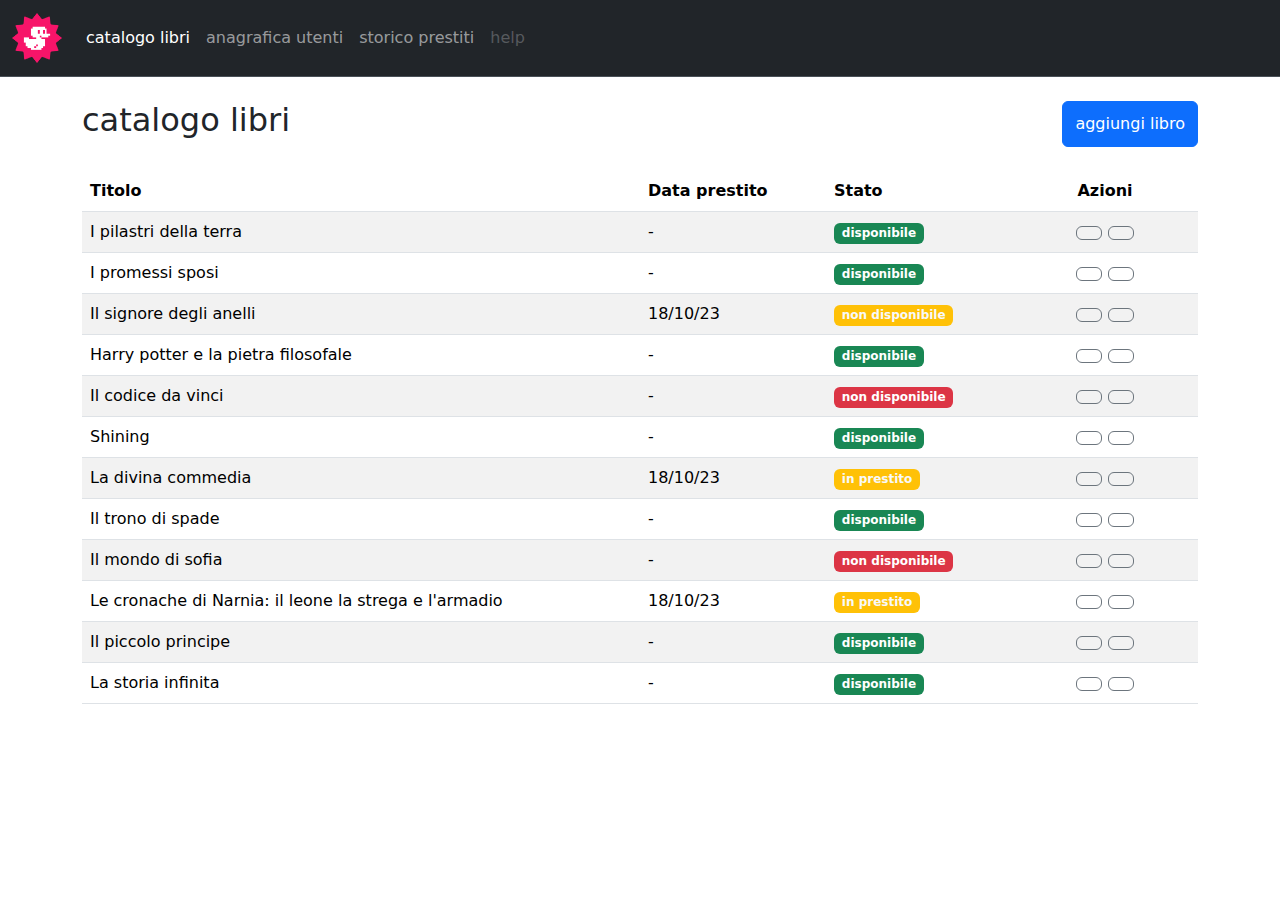
==== index.html @ 6c3e73c3 "add structure" ====
<!DOCTYPE html>
<html lang="en">
<head>
    <meta charset="UTF-8">
    <meta name="viewport" content="width=device-width, initial-scale=1.0">
    <title>Document</title>
    <link rel="stylesheet" href="https://cdnjs.cloudflare.com/ajax/libs/font-awesome/6.6.0/css/all.min.css" integrity="sha512-Kc323vGBEqzTmouAECnVceyQqyqdsSiqLQISBL29aUW4U/M7pSPA/gEUZQqv1cwx4OnYxTxve5UMg5GT6L4JJg==" crossorigin="anonymous" referrerpolicy="no-referrer" />
    <link rel="stylesheet" href="https://cdnjs.cloudflare.com/ajax/libs/bootstrap/5.3.3/css/bootstrap.min.css"
        integrity="sha512-jnSuA4Ss2PkkikSOLtYs8BlYIeeIK1h99ty4YfvRPAlzr377vr3CXDb7sb7eEEBYjDtcYj+AjBH3FLv5uSJuXg=="
        crossorigin="anonymous" referrerpolicy="no-referrer" />
        <link rel="stylesheet" href="css/style.css">
</head>
<body>
    <header>
        <nav class="navbar navbar-expand-lg  bg-dark border-bottom border-body" data-bs-theme="dark">
            <div class="container-fluid">
              <a class="navbar-brand" href="#"><img class="img" src="./img/duck.png"></a>
              <button class="navbar-toggler" type="button" data-bs-toggle="collapse" data-bs-target="#navbarNav" aria-controls="navbarNav" aria-expanded="false" aria-label="Toggle navigation">
                <span class="navbar-toggler-icon"></span>
              </button>
              <div class="collapse navbar-collapse" id="navbarNav">
                <ul class="navbar-nav">
                  <li class="nav-item">
                    <a class="nav-link active" aria-current="page" href="#">catalogo libri</a>
                  </li>
                  <li class="nav-item">
                    <a class="nav-link" href="#">anagrafica utenti</a>
                  </li>
                  <li class="nav-item">
                    <a class="nav-link" href="#">storico prestiti</a>
                  </li>
                  <li class="nav-item">
                    <a class="nav-link disabled" aria-disabled="true">help</a>
                  </li>
                </ul>
              </div>
            </div>
          </nav>
    </header>


    <main class="container-lg">
        <div>
            <div class="d-flex justify-content-between my-4">
                <h2>catalogo libri</h2>
                <button type="button" class="btn btn-primary">aggiungi libro</button>
            </div>
            <div>
                <table class="table table-striped table-hover">
                    <thead>
                      <tr>
                        <th class="col-6">Titolo</th>
                        <th class="col-2 d-none d-lg-table-cell">Data prestito</th>
                        <th class="col-2">Stato</th>
                        <th class="col-2 text-center">Azioni</th>
                      </tr>
                    </thead>
                    <tbody>
                      <tr>
                        <td>I pilastri della terra</td>
                        <td class="d-none d-lg-table-cell">-</td>
                        <td>
                            <span class="badge text-bg-success">disponibile</span>
                        </td>
                        <td class="text-center">
                            <button type="button" class="btn btn-outline-secondary"><i class="fa-solid fa-pen"></i></button>
                            <button type="button" class="btn btn-outline-secondary"><i class="fa-solid fa-trash"></i></button>
                        </td>
                      </tr>
                      <tr>
                        <td>I promessi sposi</td>
                        <td class="d-none d-lg-table-cell">-</td>
                        <td>
                            <span class="badge text-bg-success">disponibile</span>
                        </td>
                        <td class="text-center">
                            <button type="button" class="btn btn-outline-secondary"><i class="fa-solid fa-pen"></i></button>
                            <button type="button" class="btn btn-outline-secondary"><i class="fa-solid fa-trash"></i></button>
                        </td>
                      </tr>
                      <tr>
                        <td>Il signore degli anelli</td>
                        <td class="d-none d-lg-table-cell">18/10/23</td>
                        <td>
                            <span class="badge text-light bg-warning">non disponibile</span>
                        </td>
                        <td class="text-center">
                            <button type="button" class="btn btn-outline-secondary"><i class="fa-solid fa-pen"></i></button>
                            <button type="button" class="btn btn-outline-secondary"><i class="fa-solid fa-trash"></i></button>
                        </td>
                      </tr>
                      <tr>
                        <td>Harry potter e la pietra filosofale</td>
                        <td class="d-none d-lg-table-cell">-</td>
                        <td>
                            <span class="badge text-bg-success">disponibile</span>
                        </td>
                        <td class="text-center">
                            <button type="button" class="btn btn-outline-secondary"><i class="fa-solid fa-pen"></i></button>
                            <button type="button" class="btn btn-outline-secondary"><i class="fa-solid fa-trash"></i></button>
                        </td>
                      </tr>
                      <tr>
                        <td>Il codice da vinci</td>
                        <td class="d-none d-lg-table-cell">-</td>
                        <td>
                            <span class="badge text-bg-danger">non disponibile</span>
                        </td>
                        <td class="text-center">
                            <button type="button" class="btn btn-outline-secondary"><i class="fa-solid fa-pen"></i></button>
                            <button type="button" class="btn btn-outline-secondary"><i class="fa-solid fa-trash"></i></button>
                        </td>
                      </tr>
                      <tr>
                        <td>Shining</td>
                        <td class="d-none d-lg-table-cell">-</td>
                        <td>
                            <span class="badge text-bg-success">disponibile</span>
                        </td>
                        <td class="text-center">
                            <button type="button" class="btn btn-outline-secondary"><i class="fa-solid fa-pen"></i></button>
                            <button type="button" class="btn btn-outline-secondary"><i class="fa-solid fa-trash"></i></button>
                        </td>
                      </tr>
                      <tr>
                        <td>La divina commedia</td>
                        <td class="d-none d-lg-table-cell">18/10/23</td>
                        <td>
                            <span class="badge text-light bg-warning">in prestito</span>
                        </td>
                        <td class="text-center">
                            <button type="button" class="btn btn-outline-secondary"><i class="fa-solid fa-pen"></i></button>
                            <button type="button" class="btn btn-outline-secondary"><i class="fa-solid fa-trash"></i></button>
                        </td>
                      </tr>
                      <tr>
                        <td>Il trono di spade</td>
                        <td class="d-none d-lg-table-cell">-</td>
                        <td>
                            <span class="badge text-bg-success">disponibile</span>
                        </td>
                        <td class="text-center">
                            <button type="button" class="btn btn-outline-secondary"><i class="fa-solid fa-pen"></i></button>
                            <button type="button" class="btn btn-outline-secondary"><i class="fa-solid fa-trash"></i></button>
                        </td>
                      </tr>
                      <tr>
                        <td>Il mondo di sofia</td>
                        <td class="d-none d-lg-table-cell">-</td>
                        <td>
                            <span class="badge text-bg-danger">non disponibile</span>
                        </td>
                        <td class="text-center">
                            <button type="button" class="btn btn-outline-secondary"><i class="fa-solid fa-pen"></i></button>
                            <button type="button" class="btn btn-outline-secondary"><i class="fa-solid fa-trash"></i></button>
                        </td>
                      </tr>
                      <tr>
                        <td>Le cronache di Narnia: il leone la strega e l'armadio</td>
                        <td class="d-none d-lg-table-cell">18/10/23</td>
                        <td>
                            <span class="badge text-light bg-warning">in prestito</span>
                        </td>
                        <td class="text-center">
                            <button type="button" class="btn btn-outline-secondary"><i class="fa-solid fa-pen"></i></button>
                            <button type="button" class="btn btn-outline-secondary"><i class="fa-solid fa-trash"></i></button>
                        </td>
                      </tr>
                      <tr>
                        <td>Il piccolo principe</td>
                        <td class="d-none d-lg-table-cell">-</td>
                        <td>
                            <span class="badge text-bg-success">disponibile</span>
                        </td>
                        <td class="text-center">
                            <button type="button" class="btn btn-outline-secondary"><i class="fa-solid fa-pen"></i></button>
                            <button type="button" class="btn btn-outline-secondary"><i class="fa-solid fa-trash"></i></button>
                        </td>
                      </tr>
                      <tr>
                        <td>La storia infinita</td>
                        <td class="d-none d-lg-table-cell">-</td>
                        <td>
                            <span class="badge text-bg-success">disponibile</span>
                        </td>
                        <td class="text-center">
                            <button type="button" class="btn btn-outline-secondary"><i class="fa-solid fa-pen"></i></button>
                            <button type="button" class="btn btn-outline-secondary"><i class="fa-solid fa-trash"></i></button>
                        </td>
                      </tr>
                      
                    </tbody>
                  </table>
            </div>



        </div>




    </main>
</body>
</html>
---- css/style.css ----
.img{
    width: 50px;
}
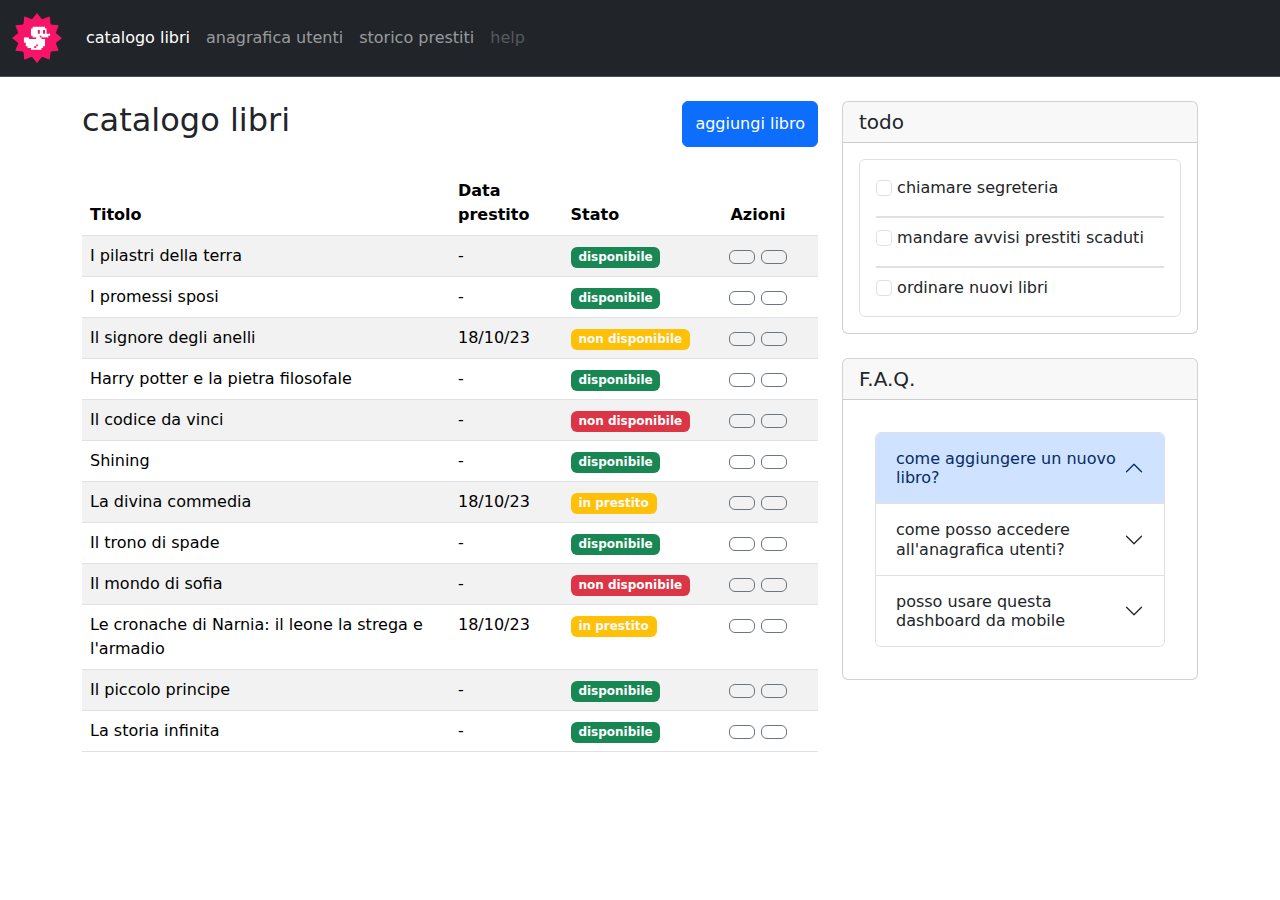
==== commit 08d2556c: "exercise completed" ====
--- a/index.html
+++ b/index.html
@@ -1,200 +1,321 @@
 <!DOCTYPE html>
 <html lang="en">
+
 <head>
     <meta charset="UTF-8">
     <meta name="viewport" content="width=device-width, initial-scale=1.0">
     <title>Document</title>
-    <link rel="stylesheet" href="https://cdnjs.cloudflare.com/ajax/libs/font-awesome/6.6.0/css/all.min.css" integrity="sha512-Kc323vGBEqzTmouAECnVceyQqyqdsSiqLQISBL29aUW4U/M7pSPA/gEUZQqv1cwx4OnYxTxve5UMg5GT6L4JJg==" crossorigin="anonymous" referrerpolicy="no-referrer" />
+    <link rel="stylesheet" href="https://cdnjs.cloudflare.com/ajax/libs/font-awesome/6.6.0/css/all.min.css"
+        integrity="sha512-Kc323vGBEqzTmouAECnVceyQqyqdsSiqLQISBL29aUW4U/M7pSPA/gEUZQqv1cwx4OnYxTxve5UMg5GT6L4JJg=="
+        crossorigin="anonymous" referrerpolicy="no-referrer" />
     <link rel="stylesheet" href="https://cdnjs.cloudflare.com/ajax/libs/bootstrap/5.3.3/css/bootstrap.min.css"
         integrity="sha512-jnSuA4Ss2PkkikSOLtYs8BlYIeeIK1h99ty4YfvRPAlzr377vr3CXDb7sb7eEEBYjDtcYj+AjBH3FLv5uSJuXg=="
         crossorigin="anonymous" referrerpolicy="no-referrer" />
-        <link rel="stylesheet" href="css/style.css">
+    <link rel="stylesheet" href="css/style.css">
 </head>
+
 <body>
-    <header>
-        <nav class="navbar navbar-expand-lg  bg-dark border-bottom border-body" data-bs-theme="dark">
+    <header class="sticky-top">
+        <nav class="navbar navbar-expand-lg bg-dark border-bottom border-body" data-bs-theme="dark">
             <div class="container-fluid">
-              <a class="navbar-brand" href="#"><img class="img" src="./img/duck.png"></a>
-              <button class="navbar-toggler" type="button" data-bs-toggle="collapse" data-bs-target="#navbarNav" aria-controls="navbarNav" aria-expanded="false" aria-label="Toggle navigation">
-                <span class="navbar-toggler-icon"></span>
-              </button>
-              <div class="collapse navbar-collapse" id="navbarNav">
-                <ul class="navbar-nav">
-                  <li class="nav-item">
-                    <a class="nav-link active" aria-current="page" href="#">catalogo libri</a>
-                  </li>
-                  <li class="nav-item">
-                    <a class="nav-link" href="#">anagrafica utenti</a>
-                  </li>
-                  <li class="nav-item">
-                    <a class="nav-link" href="#">storico prestiti</a>
-                  </li>
-                  <li class="nav-item">
-                    <a class="nav-link disabled" aria-disabled="true">help</a>
-                  </li>
-                </ul>
-              </div>
+                <a class="navbar-brand" href="#"><img class="img" src="./img/duck.png"></a>
+                <button class="navbar-toggler" type="button" data-bs-toggle="collapse" data-bs-target="#navbarNav"
+                    aria-controls="navbarNav" aria-expanded="false" aria-label="Toggle navigation">
+                    <span class="navbar-toggler-icon"></span>
+                </button>
+                <div class="collapse navbar-collapse" id="navbarNav">
+                    <ul class="navbar-nav">
+                        <li class="nav-item">
+                            <a class="nav-link active" aria-current="page" href="#">catalogo libri</a>
+                        </li>
+                        <li class="nav-item">
+                            <a class="nav-link" href="#">anagrafica utenti</a>
+                        </li>
+                        <li class="nav-item">
+                            <a class="nav-link" href="#">storico prestiti</a>
+                        </li>
+                        <li class="nav-item">
+                            <a class="nav-link disabled" aria-disabled="true">help</a>
+                        </li>
+                    </ul>
+                </div>
             </div>
-          </nav>
+        </nav>
     </header>
 
 
     <main class="container-lg">
-        <div>
-            <div class="d-flex justify-content-between my-4">
-                <h2>catalogo libri</h2>
-                <button type="button" class="btn btn-primary">aggiungi libro</button>
+        <div class="row">
+            <div class="col-12 col-lg-8">
+                <div class="d-flex justify-content-between my-4">
+                    <h2>catalogo libri</h2>
+                    <button type="button" class="btn btn-primary">aggiungi libro</button>
+                </div>
+                <div>
+                    <table class="table table-striped table-hover">
+                        <thead>
+                            <tr>
+                                <th class="w-50 ">Titolo</th>
+                                <th class="w-20 d-none d-lg-table-cell">Data prestito</th>
+                                <th class="w-20 ">Stato</th>
+                                <th class="w-10 text-center my-action-large">Azioni</th>
+                            </tr>
+                        </thead>
+                        <tbody>
+                            <tr>
+                                <td>I pilastri della terra</td>
+                                <td class="d-none d-lg-table-cell">-</td>
+                                <td>
+                                    <span class="badge text-bg-success">disponibile</span>
+                                </td>
+                                <td class="text-center">
+                                    <button type="button" class="btn btn-outline-secondary"><i
+                                            class="fa-solid fa-pen"></i></button>
+                                    <button type="button" class="btn btn-outline-secondary"><i
+                                            class="fa-solid fa-trash"></i></button>
+                                </td>
+                            </tr>
+                            <tr>
+                                <td>I promessi sposi</td>
+                                <td class="d-none d-lg-table-cell">-</td>
+                                <td>
+                                    <span class="badge text-bg-success">disponibile</span>
+                                </td>
+                                <td class="text-center">
+                                    <button type="button" class="btn btn-outline-secondary"><i
+                                            class="fa-solid fa-pen"></i></button>
+                                    <button type="button" class="btn btn-outline-secondary"><i
+                                            class="fa-solid fa-trash"></i></button>
+                                </td>
+                            </tr>
+                            <tr>
+                                <td>Il signore degli anelli</td>
+                                <td class="d-none d-lg-table-cell">18/10/23</td>
+                                <td>
+                                    <span class="badge text-light bg-warning">non disponibile</span>
+                                </td>
+                                <td class="text-center">
+                                    <button type="button" class="btn btn-outline-secondary"><i
+                                            class="fa-solid fa-pen"></i></button>
+                                    <button type="button" class="btn btn-outline-secondary"><i
+                                            class="fa-solid fa-trash"></i></button>
+                                </td>
+                            </tr>
+                            <tr>
+                                <td>Harry potter e la pietra filosofale</td>
+                                <td class="d-none d-lg-table-cell">-</td>
+                                <td>
+                                    <span class="badge text-bg-success">disponibile</span>
+                                </td>
+                                <td class="text-center">
+                                    <button type="button" class="btn btn-outline-secondary"><i
+                                            class="fa-solid fa-pen"></i></button>
+                                    <button type="button" class="btn btn-outline-secondary"><i
+                                            class="fa-solid fa-trash"></i></button>
+                                </td>
+                            </tr>
+                            <tr>
+                                <td>Il codice da vinci</td>
+                                <td class="d-none d-lg-table-cell">-</td>
+                                <td>
+                                    <span class="badge text-bg-danger">non disponibile</span>
+                                </td>
+                                <td class="text-center">
+                                    <button type="button" class="btn btn-outline-secondary"><i
+                                            class="fa-solid fa-pen"></i></button>
+                                    <button type="button" class="btn btn-outline-secondary"><i
+                                            class="fa-solid fa-trash"></i></button>
+                                </td>
+                            </tr>
+                            <tr>
+                                <td>Shining</td>
+                                <td class="d-none d-lg-table-cell">-</td>
+                                <td>
+                                    <span class="badge text-bg-success">disponibile</span>
+                                </td>
+                                <td class="text-center">
+                                    <button type="button" class="btn btn-outline-secondary"><i
+                                            class="fa-solid fa-pen"></i></button>
+                                    <button type="button" class="btn btn-outline-secondary"><i
+                                            class="fa-solid fa-trash"></i></button>
+                                </td>
+                            </tr>
+                            <tr>
+                                <td>La divina commedia</td>
+                                <td class="d-none d-lg-table-cell">18/10/23</td>
+                                <td>
+                                    <span class="badge text-light bg-warning">in prestito</span>
+                                </td>
+                                <td class="text-center">
+                                    <button type="button" class="btn btn-outline-secondary"><i
+                                            class="fa-solid fa-pen"></i></button>
+                                    <button type="button" class="btn btn-outline-secondary"><i
+                                            class="fa-solid fa-trash"></i></button>
+                                </td>
+                            </tr>
+                            <tr>
+                                <td>Il trono di spade</td>
+                                <td class="d-none d-lg-table-cell">-</td>
+                                <td>
+                                    <span class="badge text-bg-success">disponibile</span>
+                                </td>
+                                <td class="text-center">
+                                    <button type="button" class="btn btn-outline-secondary"><i
+                                            class="fa-solid fa-pen"></i></button>
+                                    <button type="button" class="btn btn-outline-secondary"><i
+                                            class="fa-solid fa-trash"></i></button>
+                                </td>
+                            </tr>
+                            <tr>
+                                <td>Il mondo di sofia</td>
+                                <td class="d-none d-lg-table-cell">-</td>
+                                <td>
+                                    <span class="badge text-bg-danger">non disponibile</span>
+                                </td>
+                                <td class="text-center">
+                                    <button type="button" class="btn btn-outline-secondary"><i
+                                            class="fa-solid fa-pen"></i></button>
+                                    <button type="button" class="btn btn-outline-secondary"><i
+                                            class="fa-solid fa-trash"></i></button>
+                                </td>
+                            </tr>
+                            <tr>
+                                <td>Le cronache di Narnia: il leone la strega e l'armadio</td>
+                                <td class="d-none d-lg-table-cell">18/10/23</td>
+                                <td>
+                                    <span class="badge text-light bg-warning">in prestito</span>
+                                </td>
+                                <td class="text-center">
+                                    <button type="button" class="btn btn-outline-secondary"><i
+                                            class="fa-solid fa-pen"></i></button>
+                                    <button type="button" class="btn btn-outline-secondary"><i
+                                            class="fa-solid fa-trash"></i></button>
+                                </td>
+                            </tr>
+                            <tr>
+                                <td>Il piccolo principe</td>
+                                <td class="d-none d-lg-table-cell">-</td>
+                                <td>
+                                    <span class="badge text-bg-success">disponibile</span>
+                                </td>
+                                <td class="text-center">
+                                    <button type="button" class="btn btn-outline-secondary"><i
+                                            class="fa-solid fa-pen"></i></button>
+                                    <button type="button" class="btn btn-outline-secondary"><i
+                                            class="fa-solid fa-trash"></i></button>
+                                </td>
+                            </tr>
+                            <tr>
+                                <td>La storia infinita</td>
+                                <td class="d-none d-lg-table-cell">-</td>
+                                <td>
+                                    <span class="badge text-bg-success">disponibile</span>
+                                </td>
+                                <td class="text-center">
+                                    <button type="button" class="btn btn-outline-secondary"><i
+                                            class="fa-solid fa-pen"></i></button>
+                                    <button type="button" class="btn btn-outline-secondary"><i
+                                            class="fa-solid fa-trash"></i></button>
+                                </td>
+                            </tr>
+
+                        </tbody>
+                    </table>
+                </div>
             </div>
-            <div>
-                <table class="table table-striped table-hover">
-                    <thead>
-                      <tr>
-                        <th class="col-6">Titolo</th>
-                        <th class="col-2 d-none d-lg-table-cell">Data prestito</th>
-                        <th class="col-2">Stato</th>
-                        <th class="col-2 text-center">Azioni</th>
-                      </tr>
-                    </thead>
-                    <tbody>
-                      <tr>
-                        <td>I pilastri della terra</td>
-                        <td class="d-none d-lg-table-cell">-</td>
-                        <td>
-                            <span class="badge text-bg-success">disponibile</span>
-                        </td>
-                        <td class="text-center">
-                            <button type="button" class="btn btn-outline-secondary"><i class="fa-solid fa-pen"></i></button>
-                            <button type="button" class="btn btn-outline-secondary"><i class="fa-solid fa-trash"></i></button>
-                        </td>
-                      </tr>
-                      <tr>
-                        <td>I promessi sposi</td>
-                        <td class="d-none d-lg-table-cell">-</td>
-                        <td>
-                            <span class="badge text-bg-success">disponibile</span>
-                        </td>
-                        <td class="text-center">
-                            <button type="button" class="btn btn-outline-secondary"><i class="fa-solid fa-pen"></i></button>
-                            <button type="button" class="btn btn-outline-secondary"><i class="fa-solid fa-trash"></i></button>
-                        </td>
-                      </tr>
-                      <tr>
-                        <td>Il signore degli anelli</td>
-                        <td class="d-none d-lg-table-cell">18/10/23</td>
-                        <td>
-                            <span class="badge text-light bg-warning">non disponibile</span>
-                        </td>
-                        <td class="text-center">
-                            <button type="button" class="btn btn-outline-secondary"><i class="fa-solid fa-pen"></i></button>
-                            <button type="button" class="btn btn-outline-secondary"><i class="fa-solid fa-trash"></i></button>
-                        </td>
-                      </tr>
-                      <tr>
-                        <td>Harry potter e la pietra filosofale</td>
-                        <td class="d-none d-lg-table-cell">-</td>
-                        <td>
-                            <span class="badge text-bg-success">disponibile</span>
-                        </td>
-                        <td class="text-center">
-                            <button type="button" class="btn btn-outline-secondary"><i class="fa-solid fa-pen"></i></button>
-                            <button type="button" class="btn btn-outline-secondary"><i class="fa-solid fa-trash"></i></button>
-                        </td>
-                      </tr>
-                      <tr>
-                        <td>Il codice da vinci</td>
-                        <td class="d-none d-lg-table-cell">-</td>
-                        <td>
-                            <span class="badge text-bg-danger">non disponibile</span>
-                        </td>
-                        <td class="text-center">
-                            <button type="button" class="btn btn-outline-secondary"><i class="fa-solid fa-pen"></i></button>
-                            <button type="button" class="btn btn-outline-secondary"><i class="fa-solid fa-trash"></i></button>
-                        </td>
-                      </tr>
-                      <tr>
-                        <td>Shining</td>
-                        <td class="d-none d-lg-table-cell">-</td>
-                        <td>
-                            <span class="badge text-bg-success">disponibile</span>
-                        </td>
-                        <td class="text-center">
-                            <button type="button" class="btn btn-outline-secondary"><i class="fa-solid fa-pen"></i></button>
-                            <button type="button" class="btn btn-outline-secondary"><i class="fa-solid fa-trash"></i></button>
-                        </td>
-                      </tr>
-                      <tr>
-                        <td>La divina commedia</td>
-                        <td class="d-none d-lg-table-cell">18/10/23</td>
-                        <td>
-                            <span class="badge text-light bg-warning">in prestito</span>
-                        </td>
-                        <td class="text-center">
-                            <button type="button" class="btn btn-outline-secondary"><i class="fa-solid fa-pen"></i></button>
-                            <button type="button" class="btn btn-outline-secondary"><i class="fa-solid fa-trash"></i></button>
-                        </td>
-                      </tr>
-                      <tr>
-                        <td>Il trono di spade</td>
-                        <td class="d-none d-lg-table-cell">-</td>
-                        <td>
-                            <span class="badge text-bg-success">disponibile</span>
-                        </td>
-                        <td class="text-center">
-                            <button type="button" class="btn btn-outline-secondary"><i class="fa-solid fa-pen"></i></button>
-                            <button type="button" class="btn btn-outline-secondary"><i class="fa-solid fa-trash"></i></button>
-                        </td>
-                      </tr>
-                      <tr>
-                        <td>Il mondo di sofia</td>
-                        <td class="d-none d-lg-table-cell">-</td>
-                        <td>
-                            <span class="badge text-bg-danger">non disponibile</span>
-                        </td>
-                        <td class="text-center">
-                            <button type="button" class="btn btn-outline-secondary"><i class="fa-solid fa-pen"></i></button>
-                            <button type="button" class="btn btn-outline-secondary"><i class="fa-solid fa-trash"></i></button>
-                        </td>
-                      </tr>
-                      <tr>
-                        <td>Le cronache di Narnia: il leone la strega e l'armadio</td>
-                        <td class="d-none d-lg-table-cell">18/10/23</td>
-                        <td>
-                            <span class="badge text-light bg-warning">in prestito</span>
-                        </td>
-                        <td class="text-center">
-                            <button type="button" class="btn btn-outline-secondary"><i class="fa-solid fa-pen"></i></button>
-                            <button type="button" class="btn btn-outline-secondary"><i class="fa-solid fa-trash"></i></button>
-                        </td>
-                      </tr>
-                      <tr>
-                        <td>Il piccolo principe</td>
-                        <td class="d-none d-lg-table-cell">-</td>
-                        <td>
-                            <span class="badge text-bg-success">disponibile</span>
-                        </td>
-                        <td class="text-center">
-                            <button type="button" class="btn btn-outline-secondary"><i class="fa-solid fa-pen"></i></button>
-                            <button type="button" class="btn btn-outline-secondary"><i class="fa-solid fa-trash"></i></button>
-                        </td>
-                      </tr>
-                      <tr>
-                        <td>La storia infinita</td>
-                        <td class="d-none d-lg-table-cell">-</td>
-                        <td>
-                            <span class="badge text-bg-success">disponibile</span>
-                        </td>
-                        <td class="text-center">
-                            <button type="button" class="btn btn-outline-secondary"><i class="fa-solid fa-pen"></i></button>
-                            <button type="button" class="btn btn-outline-secondary"><i class="fa-solid fa-trash"></i></button>
-                        </td>
-                      </tr>
-                      
-                    </tbody>
-                  </table>
+
+            <div class="col-12 col-lg-4 my-4">
+                <div class="card">
+                    <h5 class="card-header">todo</h5>
+                    <div class="card-body border rounded m-3">
+                        <p class="card-text"><input class="form-check-input" type="checkbox" value=""
+                                id="flexCheckDefault">
+                            <label class="form-check-label" for="flexCheckDefault">chiamare segreteria
+                        </p>
+                        <div class="border border-bottom"></div>
+                        <p class="card-text mt-2"><input class="form-check-input" type="checkbox" value=""
+                                id="flexCheckDefault">
+                            <label class="form-check-label" for="flexCheckDefault">mandare avvisi prestiti scaduti
+                        </p>
+                        <div class="border border-bottom"></div>
+                        <p class="card-text mt-2"><input class="form-check-input" type="checkbox" value=""
+                                id="flexCheckDefault">
+                            <label class="form-check-label" for="flexCheckDefault">ordinare nuovi libri
+                        </p>
+                    </div>
+                </div>
+
+                <div class="card mt-4">
+                    <h5 class="card-header">F.A.Q.</h5>
+                    <div class="card-body m-3">
+
+                        <div class="accordion" id="accordionExample">
+                            <div class="accordion-item">
+                                <h2 class="accordion-header">
+                                    <button class="accordion-button" type="button" data-bs-toggle="collapse"
+                                        data-bs-target="#collapseOne" aria-expanded="true" aria-controls="collapseOne">
+                                        come aggiungere un nuovo libro?
+                                    </button>
+                                </h2>
+                                <div id="collapseOne" class="accordion-collapse collapse"
+                                    data-bs-parent="#accordionExample">
+                                    <div class="accordion-body">
+                                        <strong>This is the first item's accordion body.</strong> It is shown by
+                                        default, until the collapse plugin adds the appropriate classes that we use to
+                                        style each element. These classes control the overall appearance, as well as the
+                                        showing and hiding via CSS transitions. You can modify any of this with custom
+                                        CSS or overriding our default variables. It's also worth noting that just about
+                                        any HTML can go within the <code>.accordion-body</code>, though the transition
+                                        does limit overflow.
+                                    </div>
+                                </div>
+                            </div>
+                            <div class="accordion-item">
+                                <h2 class="accordion-header">
+                                    <button class="accordion-button collapsed" type="button" data-bs-toggle="collapse"
+                                        data-bs-target="#collapseTwo" aria-expanded="false" aria-controls="collapseTwo">
+                                        come posso accedere all'anagrafica utenti?
+                                    </button>
+                                </h2>
+                                <div id="collapseTwo" class="accordion-collapse collapse"
+                                    data-bs-parent="#accordionExample">
+                                    <div class="accordion-body">
+                                        <strong>This is the second item's accordion body.</strong> It is hidden by
+                                        default, until the collapse plugin adds the appropriate classes that we use to
+                                        style each element. These classes control the overall appearance, as well as the
+                                        showing and hiding via CSS transitions. You can modify any of this with custom
+                                        CSS or overriding our default variables. It's also worth noting that just about
+                                        any HTML can go within the <code>.accordion-body</code>, though the transition
+                                        does limit overflow.
+                                    </div>
+                                </div>
+                            </div>
+                            <div class="accordion-item">
+                                <h2 class="accordion-header">
+                                    <button class="accordion-button collapsed" type="button" data-bs-toggle="collapse"
+                                        data-bs-target="#collapseThree" aria-expanded="false"
+                                        aria-controls="collapseThree">
+                                        posso usare questa dashboard da mobile
+                                    </button>
+                                </h2>
+                                <div id="collapseThree" class="accordion-collapse collapse"
+                                    data-bs-parent="#accordionExample">
+                                    <div class="accordion-body">
+                                        <strong>This is the third item's accordion body.</strong> It is hidden by
+                                        default, until the collapse plugin adds the appropriate classes that we use to
+                                        style each element. These classes control the overall appearance, as well as the
+                                        showing and hiding via CSS transitions. You can modify any of this with custom
+                                        CSS or overriding our default variables. It's also worth noting that just about
+                                        any HTML can go within the <code>.accordion-body</code>, though the transition
+                                        does limit overflow.
+                                    </div>
+                                </div>
+                            </div>
+                        </div>
+
+                    </div>
+                </div>
             </div>
-
-
-
         </div>
 
 
@@ -202,4 +323,5 @@
 
     </main>
 </body>
+
 </html>--- a/css/style.css
+++ b/css/style.css
@@ -1,3 +1,7 @@
-.img{
+.img {
     width: 50px;
+}
+
+.my-action-large {
+    min-width: 120px;
 }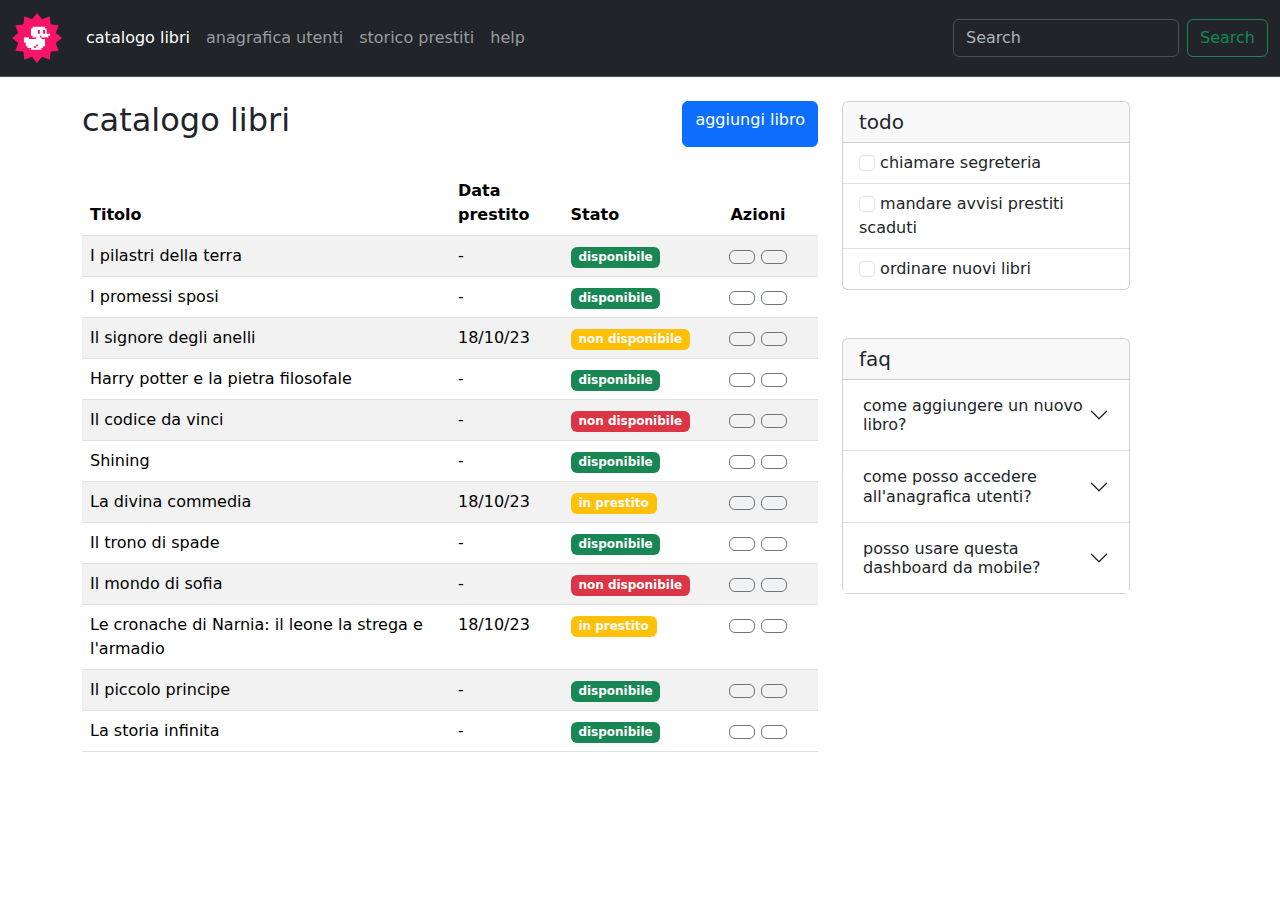
==== commit 96340e0c: "add second page" ====
--- a/index.html
+++ b/index.html
@@ -4,40 +4,49 @@
 <head>
     <meta charset="UTF-8">
     <meta name="viewport" content="width=device-width, initial-scale=1.0">
-    <title>Document</title>
+    <title>libreria</title>
     <link rel="stylesheet" href="https://cdnjs.cloudflare.com/ajax/libs/font-awesome/6.6.0/css/all.min.css"
         integrity="sha512-Kc323vGBEqzTmouAECnVceyQqyqdsSiqLQISBL29aUW4U/M7pSPA/gEUZQqv1cwx4OnYxTxve5UMg5GT6L4JJg=="
         crossorigin="anonymous" referrerpolicy="no-referrer" />
     <link rel="stylesheet" href="https://cdnjs.cloudflare.com/ajax/libs/bootstrap/5.3.3/css/bootstrap.min.css"
         integrity="sha512-jnSuA4Ss2PkkikSOLtYs8BlYIeeIK1h99ty4YfvRPAlzr377vr3CXDb7sb7eEEBYjDtcYj+AjBH3FLv5uSJuXg=="
         crossorigin="anonymous" referrerpolicy="no-referrer" />
-    <link rel="stylesheet" href="css/style.css">
+    <link rel="stylesheet" href="./css/style.css">
 </head>
 
 <body>
     <header class="sticky-top">
         <nav class="navbar navbar-expand-lg bg-dark border-bottom border-body" data-bs-theme="dark">
             <div class="container-fluid">
-                <a class="navbar-brand" href="#"><img class="img" src="./img/duck.png"></a>
-                <button class="navbar-toggler" type="button" data-bs-toggle="collapse" data-bs-target="#navbarNav"
-                    aria-controls="navbarNav" aria-expanded="false" aria-label="Toggle navigation">
+                <a class="navbar-brand" href="#"><img src="./img/duck.png" alt="duck"></a>
+                <button class="navbar-toggler" type="button" data-bs-toggle="collapse"
+                    data-bs-target="#navbarSupportedContent" aria-controls="navbarSupportedContent"
+                    aria-expanded="false" aria-label="Toggle navigation">
                     <span class="navbar-toggler-icon"></span>
                 </button>
-                <div class="collapse navbar-collapse" id="navbarNav">
-                    <ul class="navbar-nav">
+                <div class="collapse navbar-collapse" id="navbarSupportedContent">
+                    <ul class="navbar-nav me-auto mb-2 mb-lg-0">
                         <li class="nav-item">
                             <a class="nav-link active" aria-current="page" href="#">catalogo libri</a>
                         </li>
+
                         <li class="nav-item">
                             <a class="nav-link" href="#">anagrafica utenti</a>
                         </li>
+
                         <li class="nav-item">
                             <a class="nav-link" href="#">storico prestiti</a>
                         </li>
+
                         <li class="nav-item">
-                            <a class="nav-link disabled" aria-disabled="true">help</a>
-                        </li>
+                            <a class="nav-link" href="#">help</a>
+                        </li>
+
                     </ul>
+                    <form class="d-flex" role="search">
+                        <input class="form-control me-2" type="search" placeholder="Search" aria-label="Search">
+                        <button class="btn btn-outline-success" type="submit">Search</button>
+                    </form>
                 </div>
             </div>
         </nav>
@@ -49,7 +58,7 @@
             <div class="col-12 col-lg-8">
                 <div class="d-flex justify-content-between my-4">
                     <h2>catalogo libri</h2>
-                    <button type="button" class="btn btn-primary">aggiungi libro</button>
+                    <a type="button" class="btn btn-primary">aggiungi libro</a>
                 </div>
                 <div>
                     <table class="table table-striped table-hover">
@@ -225,103 +234,90 @@
             </div>
 
             <div class="col-12 col-lg-4 my-4">
-                <div class="card">
-                    <h5 class="card-header">todo</h5>
-                    <div class="card-body border rounded m-3">
-                        <p class="card-text"><input class="form-check-input" type="checkbox" value=""
+
+                <div class="card mb-5" style="width: 18rem;">
+                    <h5 class="card-header">
+                        todo
+                    </h5>
+                    <ul class="list-group list-group-flush">
+                        <li class="list-group-item"><input class="form-check-input" type="checkbox" value=""
                                 id="flexCheckDefault">
-                            <label class="form-check-label" for="flexCheckDefault">chiamare segreteria
-                        </p>
-                        <div class="border border-bottom"></div>
-                        <p class="card-text mt-2"><input class="form-check-input" type="checkbox" value=""
+                            chiamare segreteria
+                        </li>
+                        <li class="list-group-item"><input class="form-check-input" type="checkbox" value=""
                                 id="flexCheckDefault">
-                            <label class="form-check-label" for="flexCheckDefault">mandare avvisi prestiti scaduti
-                        </p>
-                        <div class="border border-bottom"></div>
-                        <p class="card-text mt-2"><input class="form-check-input" type="checkbox" value=""
+                            mandare avvisi prestiti scaduti
+                        </li>
+                        <li class="list-group-item"><input class="form-check-input" type="checkbox" value=""
                                 id="flexCheckDefault">
-                            <label class="form-check-label" for="flexCheckDefault">ordinare nuovi libri
-                        </p>
-                    </div>
-                </div>
-
-                <div class="card mt-4">
-                    <h5 class="card-header">F.A.Q.</h5>
-                    <div class="card-body m-3">
-
-                        <div class="accordion" id="accordionExample">
-                            <div class="accordion-item">
-                                <h2 class="accordion-header">
-                                    <button class="accordion-button" type="button" data-bs-toggle="collapse"
-                                        data-bs-target="#collapseOne" aria-expanded="true" aria-controls="collapseOne">
-                                        come aggiungere un nuovo libro?
-                                    </button>
-                                </h2>
-                                <div id="collapseOne" class="accordion-collapse collapse"
-                                    data-bs-parent="#accordionExample">
-                                    <div class="accordion-body">
-                                        <strong>This is the first item's accordion body.</strong> It is shown by
-                                        default, until the collapse plugin adds the appropriate classes that we use to
-                                        style each element. These classes control the overall appearance, as well as the
-                                        showing and hiding via CSS transitions. You can modify any of this with custom
-                                        CSS or overriding our default variables. It's also worth noting that just about
-                                        any HTML can go within the <code>.accordion-body</code>, though the transition
-                                        does limit overflow.
-                                    </div>
-                                </div>
-                            </div>
-                            <div class="accordion-item">
-                                <h2 class="accordion-header">
-                                    <button class="accordion-button collapsed" type="button" data-bs-toggle="collapse"
-                                        data-bs-target="#collapseTwo" aria-expanded="false" aria-controls="collapseTwo">
-                                        come posso accedere all'anagrafica utenti?
-                                    </button>
-                                </h2>
-                                <div id="collapseTwo" class="accordion-collapse collapse"
-                                    data-bs-parent="#accordionExample">
-                                    <div class="accordion-body">
-                                        <strong>This is the second item's accordion body.</strong> It is hidden by
-                                        default, until the collapse plugin adds the appropriate classes that we use to
-                                        style each element. These classes control the overall appearance, as well as the
-                                        showing and hiding via CSS transitions. You can modify any of this with custom
-                                        CSS or overriding our default variables. It's also worth noting that just about
-                                        any HTML can go within the <code>.accordion-body</code>, though the transition
-                                        does limit overflow.
-                                    </div>
-                                </div>
-                            </div>
-                            <div class="accordion-item">
-                                <h2 class="accordion-header">
-                                    <button class="accordion-button collapsed" type="button" data-bs-toggle="collapse"
-                                        data-bs-target="#collapseThree" aria-expanded="false"
-                                        aria-controls="collapseThree">
-                                        posso usare questa dashboard da mobile
-                                    </button>
-                                </h2>
-                                <div id="collapseThree" class="accordion-collapse collapse"
-                                    data-bs-parent="#accordionExample">
-                                    <div class="accordion-body">
-                                        <strong>This is the third item's accordion body.</strong> It is hidden by
-                                        default, until the collapse plugin adds the appropriate classes that we use to
-                                        style each element. These classes control the overall appearance, as well as the
-                                        showing and hiding via CSS transitions. You can modify any of this with custom
-                                        CSS or overriding our default variables. It's also worth noting that just about
-                                        any HTML can go within the <code>.accordion-body</code>, though the transition
-                                        does limit overflow.
-                                    </div>
-                                </div>
+                            ordinare nuovi libri
+                        </li>
+                    </ul>
+                </div>
+
+                <div class="card" style="width: 18rem;">
+                    <h5 class="card-header">
+                        faq
+                    </h5>
+                    <div class="accordion accordion-flush" id="accordionFlushExample">
+                        <div class="accordion-item">
+                            <h2 class="accordion-header">
+                                <button class="accordion-button collapsed" type="button" data-bs-toggle="collapse"
+                                    data-bs-target="#flush-collapseOne" aria-expanded="false"
+                                    aria-controls="flush-collapseOne">
+                                    come aggiungere un nuovo libro?
+                                </button>
+                            </h2>
+                            <div id="flush-collapseOne" class="accordion-collapse collapse"
+                                data-bs-parent="#accordionFlushExample">
+                                <div class="accordion-body">Placeholder content for this accordion, which is intended to
+                                    demonstrate the <code>.accordion-flush</code> class. This is the first item's
+                                    accordion body.</div>
                             </div>
                         </div>
-
+                        <div class="accordion-item">
+                            <h2 class="accordion-header">
+                                <button class="accordion-button collapsed" type="button" data-bs-toggle="collapse"
+                                    data-bs-target="#flush-collapseTwo" aria-expanded="false"
+                                    aria-controls="flush-collapseTwo">
+                                    come posso accedere all'anagrafica utenti?
+                                </button>
+                            </h2>
+                            <div id="flush-collapseTwo" class="accordion-collapse collapse"
+                                data-bs-parent="#accordionFlushExample">
+                                <div class="accordion-body">Placeholder content for this accordion, which is intended to
+                                    demonstrate the <code>.accordion-flush</code> class. This is the second item's
+                                    accordion body. Let's imagine this being filled with some actual content.</div>
+                            </div>
+                        </div>
+                        <div class="accordion-item">
+                            <h2 class="accordion-header">
+                                <button class="accordion-button collapsed" type="button" data-bs-toggle="collapse"
+                                    data-bs-target="#flush-collapseThree" aria-expanded="false"
+                                    aria-controls="flush-collapseThree">
+                                    posso usare questa dashboard da mobile?
+                                </button>
+                            </h2>
+                            <div id="flush-collapseThree" class="accordion-collapse collapse"
+                                data-bs-parent="#accordionFlushExample">
+                                <div class="accordion-body">Placeholder content for this accordion, which is intended to
+                                    demonstrate the <code>.accordion-flush</code> class. This is the third item's
+                                    accordion body. Nothing more exciting happening here in terms of content, but just
+                                    filling up the space to make it look, at least at first glance, a bit more
+                                    representative of how this would look in a real-world application.</div>
+                            </div>
+                        </div>
                     </div>
                 </div>
+
+
+
             </div>
         </div>
-
-
-
-
     </main>
+    <script src="https://cdnjs.cloudflare.com/ajax/libs/bootstrap/5.3.3/js/bootstrap.min.js"
+        integrity="sha512-ykZ1QQr0Jy/4ZkvKuqWn4iF3lqPZyij9iRv6sGqLRdTPkY69YX6+7wvVGmsdBbiIfN/8OdsI7HABjvEok6ZopQ=="
+        crossorigin="anonymous" referrerpolicy="no-referrer"></script>
 </body>
 
 </html>--- a/css/style.css
+++ b/css/style.css
@@ -1,7 +1,12 @@
-.img {
+img {
     width: 50px;
 }
 
 .my-action-large {
     min-width: 120px;
-}+}
+
+#newbook label{
+    font-weight: bold;
+}
+
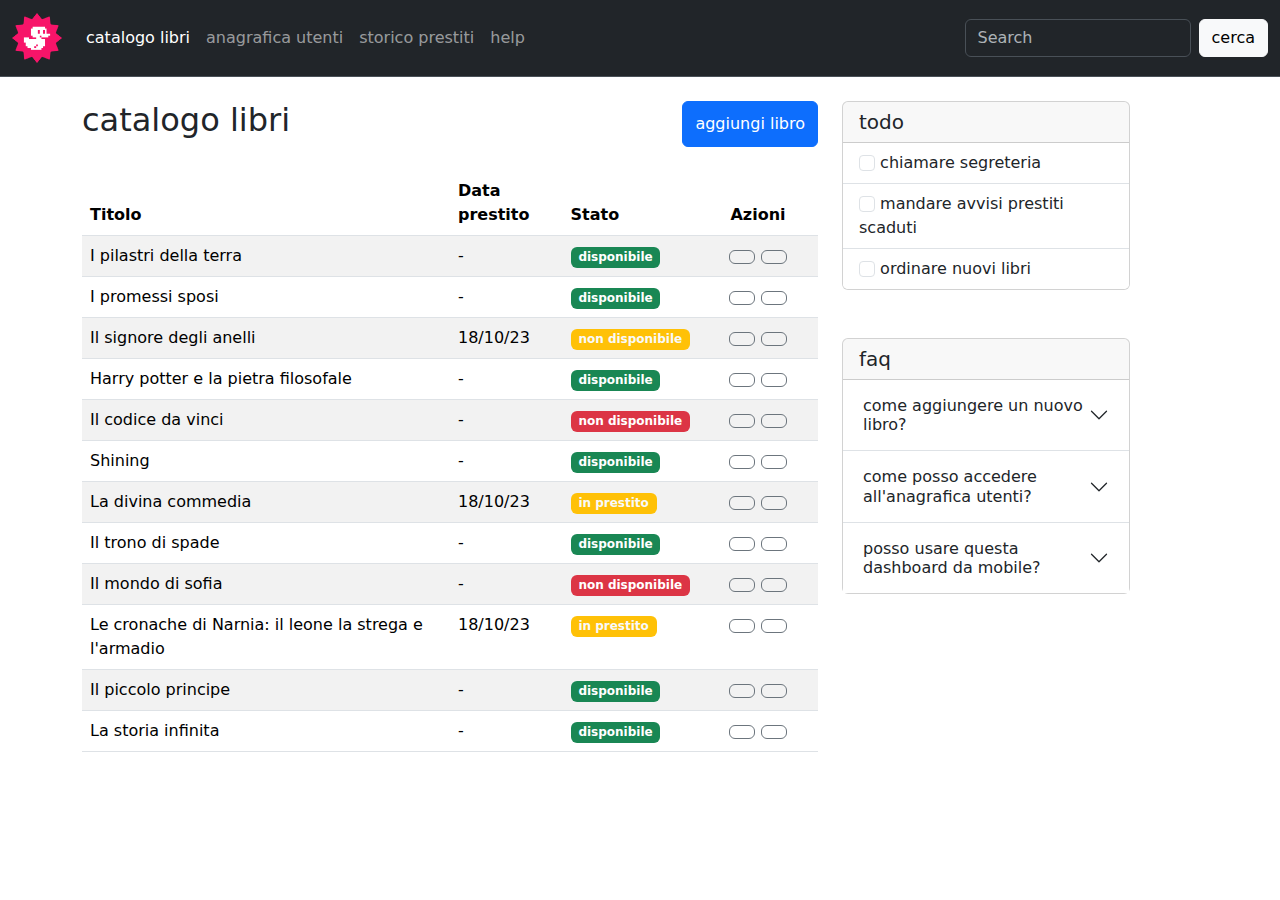
==== commit f30454ce: "exercise completed" ====
--- a/index.html
+++ b/index.html
@@ -31,7 +31,7 @@
                         </li>
 
                         <li class="nav-item">
-                            <a class="nav-link" href="#">anagrafica utenti</a>
+                            <a class="nav-link" href="./pages/form.html">anagrafica utenti</a>
                         </li>
 
                         <li class="nav-item">
@@ -45,7 +45,7 @@
                     </ul>
                     <form class="d-flex" role="search">
                         <input class="form-control me-2" type="search" placeholder="Search" aria-label="Search">
-                        <button class="btn btn-outline-success" type="submit">Search</button>
+                        <button class="btn btn-light" type="submit">cerca</button>
                     </form>
                 </div>
             </div>
@@ -58,7 +58,7 @@
             <div class="col-12 col-lg-8">
                 <div class="d-flex justify-content-between my-4">
                     <h2>catalogo libri</h2>
-                    <a type="button" class="btn btn-primary">aggiungi libro</a>
+                    <a type="button" class=" align-content-center btn btn-primary">aggiungi libro</a>
                 </div>
                 <div>
                     <table class="table table-striped table-hover">
--- a/css/style.css
+++ b/css/style.css
@@ -9,4 +9,3 @@
 #newbook label{
     font-weight: bold;
 }
-
